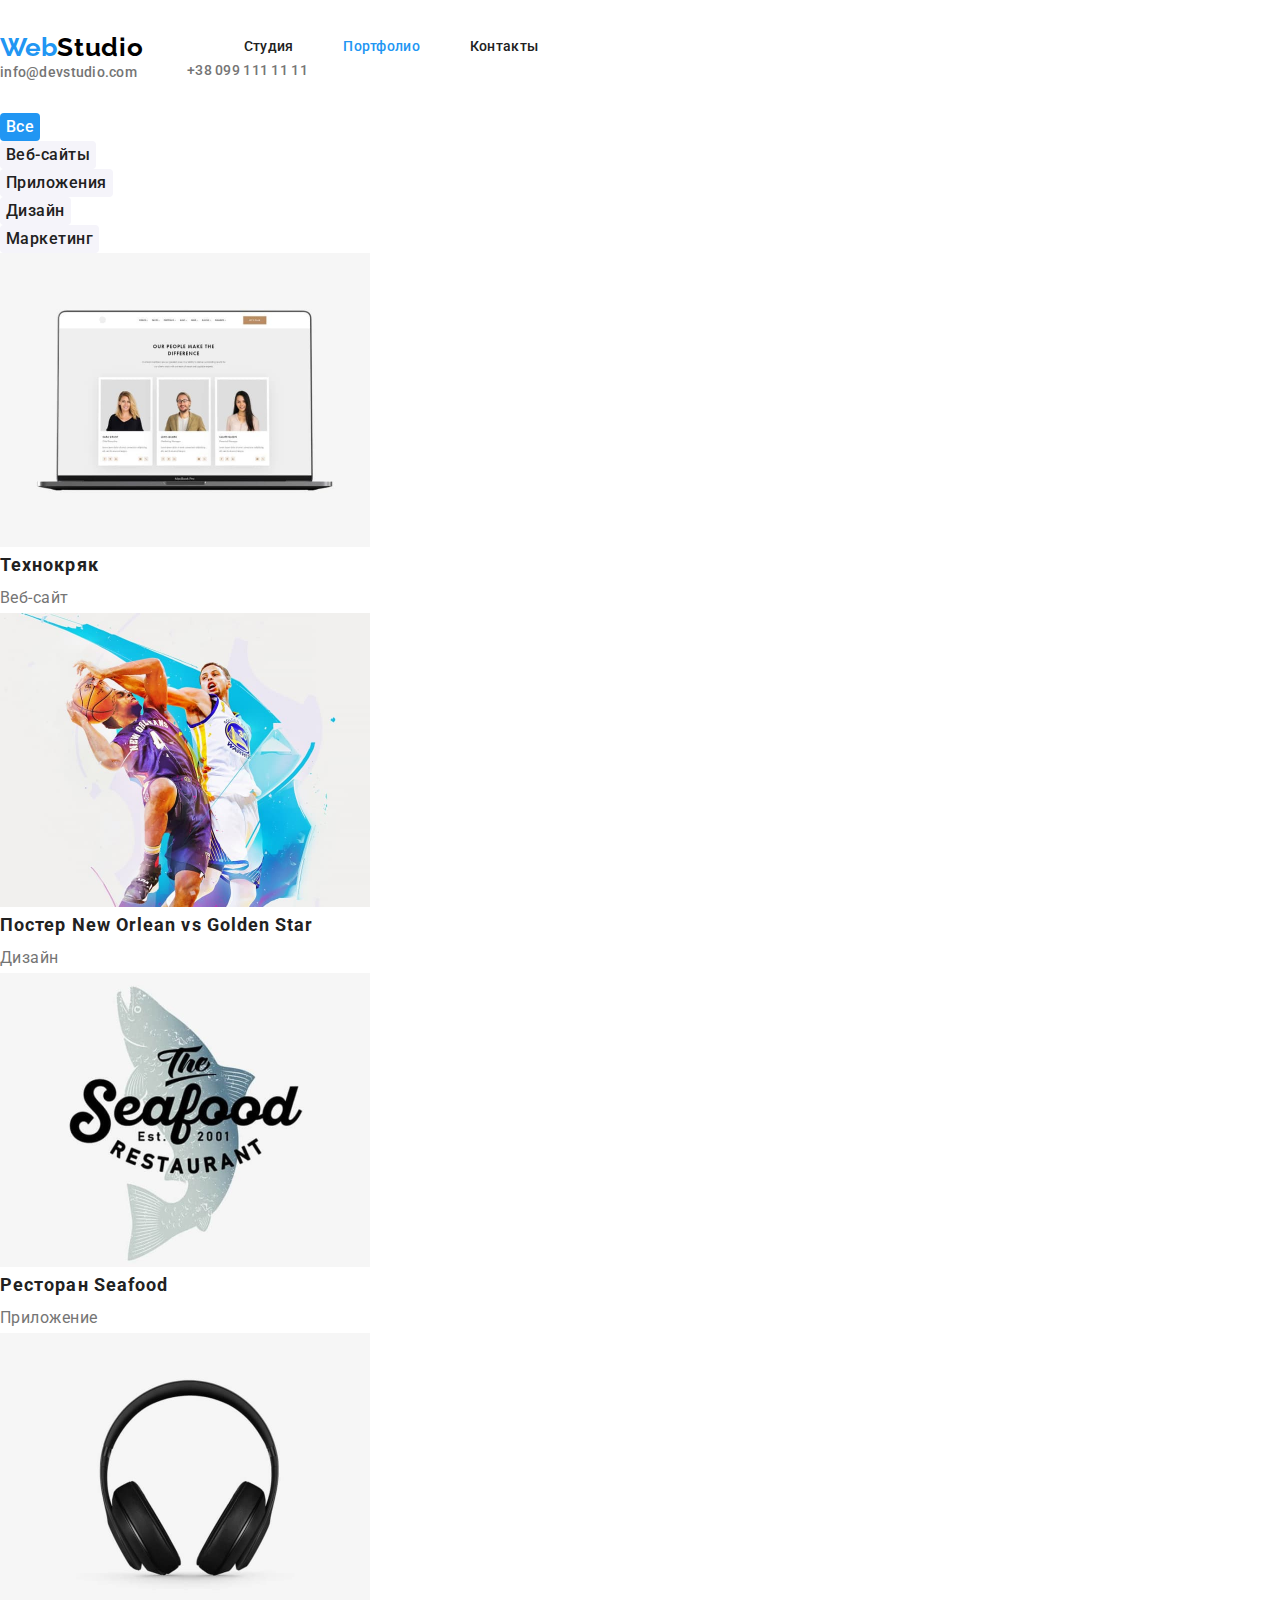
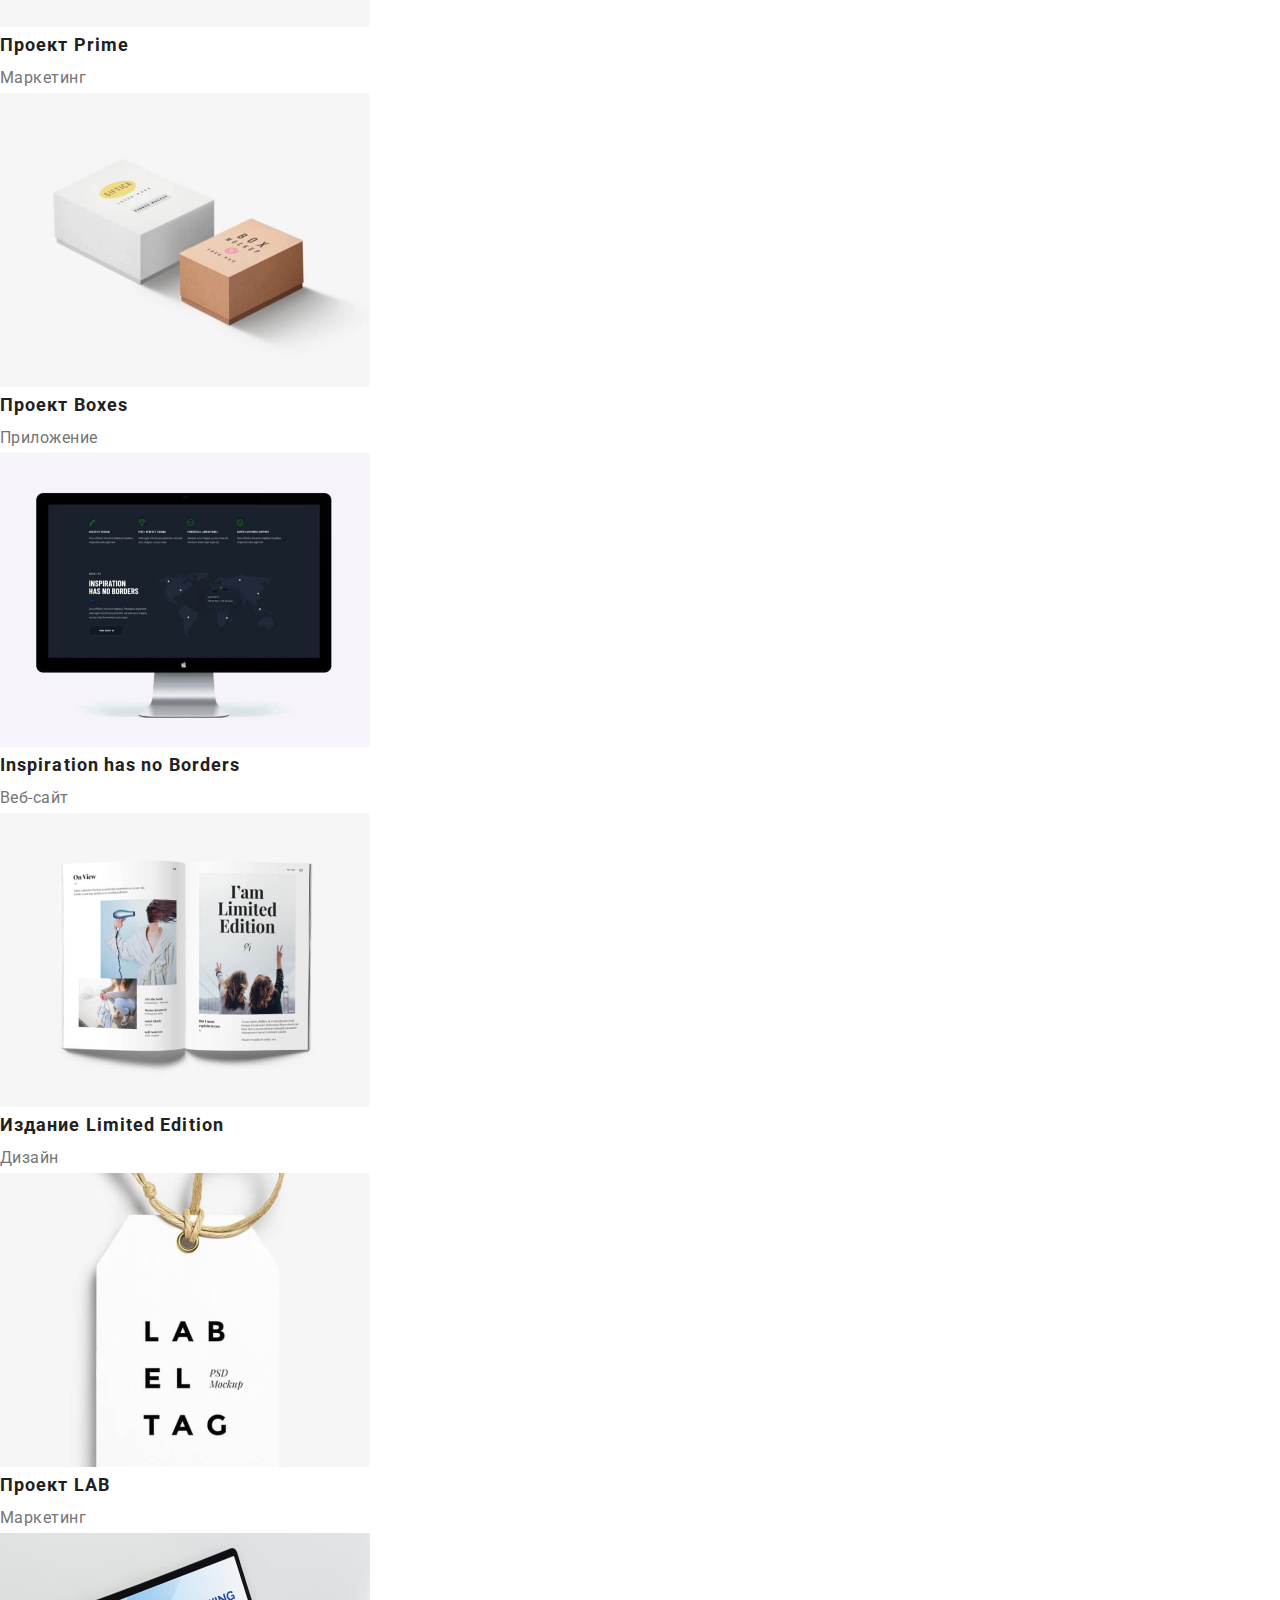
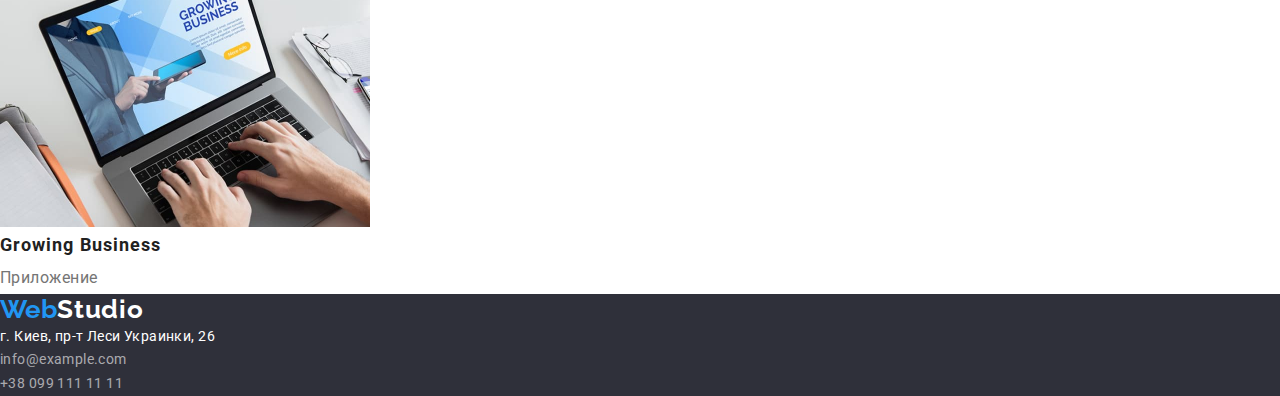
==== portfolio.html @ 304582fe "ллл" ====
<!DOCTYPE html>
<html lang="en">
<head>
    <meta charset="UTF-8">
    <meta http-equiv="X-UA-Compatible" content="IE=edge">
    <meta name="viewport" content="width=device-width, initial-scale=1.0">
    <title>Portfolio</title>
    <link href="https://fonts.googleapis.com/css2?family=Raleway:wght@700&family=Roboto:wght@400;500;700;900&display=swap"
        rel="stylesheet">
        <link rel="stylesheet" href="https://cdnjs.cloudflare.com/ajax/libs/modern-normalize/1.1.0/modern-normalize.min.css">
    <link rel="stylesheet" href="./styles/style.css">
</head>
<body>
    <!---------------- header ------------------>
    
<header class="header">
    <nav class="header-nav">
        <a href="./index.html" class="header-logo-color"> Web<span class="header-logo-black">Studio</span></a>
        <ul class="header-list list">
            <li class="header-item"> <a class="header-link" href="index.html">Студия</a></li>
            <li class="header-item"> <a class="header-link-another" href="./portfolio.html">Портфолио</a></li>
            <li class="header-item"> <a class="header-link" href="./index.html">Контакты</a></li>
        </ul>
    </nav>
    <ul class="header-content list">
        <li><a class="header-mailto" href="mailto:info@devstudio.com">info@devstudio.com</a></li>
        <li><a class="header-tel" href="tel:+38 099 111 11 11">+38 099 111 11 11</a></li>
    </ul>
</header>

        <main>
            <!-------------- -SELECTION-PORTFOLIO-------------->
            
            <section>
                <h1 hidden>Примеры работ</h1>

            <ul class="btn-item list" >
                <li><button type="button" class="btn-list-another">Все</button></li>
                <li><button type="button" class="btn-list">Веб-сайты</button></li>
                <li><button type="button" class="btn-list">Приложения</button></li>
                <li><button type="button" class="btn-list">Дизайн</button></li>
                <li><button type="button" class="btn-list">Маркетинг</button></li>
            </ul>

<!------------------SELECTION-PORTFOLIO---one-------------->


            <ul class=" list">
                <li>
                    <a href="" class="main-link">
                        <img src="./image/image(0).jpg" alt="Список людей" width="370">
                        <h2 class="main-title">Технокряк</h2>
                        <p class="main-text">Веб-сайт</p>
                    </a>
                </li>
                <li>
                    <a href="" class="main-link">
                        <img src="./image/image (1).jpg" alt="Постер New Orlean vs Golden Star" width="370">
                        <h2 class="main-title">Постер <span lang="en">New Orlean vs Golden Star</span></h2>
                        <p class="main-text">Дизайн</p>
                    </a>
                </li>
                <li>
                    <a href="" class="main-link">
                        <img src="./image/image (2).jpg" alt="Пример работы ресторан Seafood" width="370">
                        <h2 class="main-title">Ресторан <span lang="en">Seafood</span></h2>
                        <p class="main-text">Приложение</p>
                    </a>
                </li>
                <li>
                    <a href="" class="main-link">
                        <img src="./image/image (3).jpg" alt="Наушники" width="370">
                        <h2 class="main-title">Проект <span lang="en">Prime</span></h2>
                        <p class="main-text">Маркетинг</p>
                    </a>
                </li>
                <li>
                    <a href="" class="main-link">
                        <img src="./image/image (4).jpg" alt=" Boxes" width="370">
                        <h2 class="main-title">Проект <span lang="en">Boxes</span></h2>
                        <p class="main-text">Приложение</p>
                    </a>
                </li>
                <li>
                    <a href="" class="main-link">
                        <img src="./image/image (5).jpg" alt=" Проект Inspiration has no Borders" width="370">
                        <h2 lang="en" class="main-title">Inspiration has no Borders</h2>
                        <p class="main-text">Веб-сайт</p>
                    </a>
                </li>
                <li>
                    <a href="" class="main-link">
                        <img src="./image/image (6).jpg" alt=" Проект Издание Limited Edition" width="370">
                        <h2 class="main-title">Издание <span lang="en">Limited Edition</span></h2>
                        <p class="main-text">Дизайн</p>
                    </a>
                </li>
                <li>
                    <a href="" class="main-link">
                        <img src="./image/image (7).jpg" alt="Проект LAB" width="370">
                        <h2 class="main-title">Проект <span lang="en">LAB</span></h2>
                        <p class="main-text">Маркетинг</p>
                    </a>
                </li>
                <li>
                    <a href="" class="main-link">
                        <img src="./image/image (8).jpg" alt=" Проект Growing Business" width="370">
                        <h2 lang="en" class="main-title">Growing Business</h2>
                        <p class="main-text">Приложение</p>
                    </a>
                </li>
            </ul>

            </section>
        </main>

    <footer class="footer">
        <a href="./index.html" class="header-logo-color">Web<span class="header-logo-color-white">Studio</span></a>
        <address class="footer-address">
            <ul class="footer-list list">
                <li class="footer-item"><a class="footer-item" href="">г. Киев, пр-т Леси Украинки, 26</a></li>
                <li class="footer-item"><a class="footer-mailto" href="mailto:info@example.com">info@example.com</a>
                </li>
                <li class="footer-item"><a class="footer-tel" href="tel:+38 099 111 11 11">+38 099 111 11 11</a></li>
            </ul>
        </address>
    </footer>
</body>
</html>
---- styles/style.css ----
:root {
    --header-color: #000000;
    --first-title-color: #212121;
    --second-title-color: #757575;
    --first-btn-color: #2196f3;
    --second-btn-color: #ffffff;
    --background-color: #2F303A;
    --background-color-next: #F5F4FA;
}
p, 
h1,
h2,
h3,
h4,
h5,
h6,
ul {
    margin: 0;
    padding: 0;
}

body {
    margin: 0;
    font-family: "Roboto", sans-serif;
}

a {
    text-decoration: none;
}
img {
    display: block;
}
.list {
    list-style: none;
}
.container {
    width: 1200px;
    padding-left: 15px;
    padding-right: 15px;
    margin: 0 auto;
    
}
/* --------------HEADER------------ */

.header {
    padding-top: 32px;
    padding-bottom: 32px;
}
.header-logo-black {
    font-family: 'Raleway';
    font-style: normal;
    font-weight: 700;
    font-size: 26px;
    line-height: 1.19;
    letter-spacing: 0.03em;
    color: var(--header-color);
}
.header-logo-color-white {
font-family: 'Raleway';
font-style: normal;
font-weight: 700;
font-size: 26px;
line-height: 1.19;
letter-spacing: 0.03em;
color: var(--second-btn-color);
}


.header-logo-color {
    font-family: "Raleway";
    font-style: normal;
    font-weight: 700;
    font-size: 26px;
    line-height: 1.19;
    color: var(--first-btn-color)
}

.header-link {
    font-weight: 500;
    font-size: 14px;
    line-height: 1.14;
    letter-spacing: 0.02em;
    color: var(--first-title-color);
}

.header-item {
    display: flex;
    margin-left: 93px;
}
.header-list, .header-item, .header-tel,
.header-mailto .header-item {
    display: flex;
    margin-left: 50px;
}
.header-nav {
    display: flex;
    align-items: center;
}
.header-link-another {
    font-weight: 500;
    font-size: 14px;
    line-height: 1.14;
    letter-spacing: 0.02em;
    color: var(--first-btn-color);
}




.header-link:hover,
.header-link:focus,
.header-logo-black:hover,
.header-logo-black:focus,
.header-logo-color-white:hover,
.header-logo-color-white:focus
 {
    color: var(--first-btn-color);
}

.header-tel,
.header-mailto {
 
   
    
    font-weight: 500;
    font-size: 14px;
    line-height: 1.14;
    letter-spacing: 0.02em;
    color: var(--second-title-color);
    
}
.header-content,
.header-contacts {
display: flex;
margin-left: auto;

}






 







.header-mailto:hover,
.header-tel:hover,
.header-mailto:focus,
.header-tel:focus, 
.header-logo-black:hover, 
.header-logo-black:focus

{
    color: var(--first-btn-color);
}

/* ------------------SELECTION-ONE------------ */

.selection-title {
width: 696px;
margin: 0 auto 30px;


    font-weight: 900;
    font-size: 44px;
    line-height: 1.36;
    text-align: center;
    letter-spacing: 0.06em;
    text-transform: uppercase;
    color: var(--second-btn-color);

}

.selection-btn {
font-family: inherit;
font-weight: 700;
font-size: 16px;
line-height: 1.9;
text-align: center;
letter-spacing: 0.06em;

cursor: pointer;
border: none;
border-radius: 4px;

padding: 10px 32px;
min-width: 200px;
display: block;
margin: 0 auto;

    color: var(--second-btn-color);
    background-color: var(--first-btn-color);
    
}

.btn-list
{
    color: var(--first-title-color);
background-color: #F5F4FA;
}
.selection-one {
padding-top: 200px;
padding-bottom: 280px;
    background-color: var(--background-color)
}

/* ------------------SELECTION-TWO------------ */

.hero-title {
    font-weight: 700;
    font-size: 14px;
    line-height: 1.14;
    letter-spacing: 0.03em;
    text-transform: uppercase;
    color: var(--first-title-color);
}



.hero-text {
    
    font-size: 14px;
    line-height: 1.71;
    letter-spacing: 0.03em;
    color: var(--second-title-color);
}

/* ------------------SELECTION-THREE------------ */

.headline {
    font-weight: 700;
    font-size: 36px;
    line-height: 1.16;
    text-align: center;
    
    letter-spacing: 0.03em;
    color: var(--first-title-color);
}

/* ------------------SELECTION-FOUR------------ */
.headline-one
{
    background-color: var(--background-color-next);
}

.subtitle-icon {
    width: 270px;
    background-color: var(--second-btn-color);
}
.subtitle {
    font-weight: 500;
    font-size: 16px;
    line-height: 1.18;
    letter-spacing: 0.03em;
    color: var(--first-title-color);
    text-align: center;
}

.subtitle-text {
    font-size: 16px;
    line-height: 1.18;
    letter-spacing: 0.03em;
    color: var(--second-title-color);
    text-align: center;
    
}


/* ------------------FOOTER------------ */

.footer {

    background-color: var(--background-color)
}

.footer-item {
    font-style: normal;
    font-size: 14px;
    line-height: 1.71;
    letter-spacing: 0.03em;
    color: var(--second-btn-color);
}

.footer-mailto {
    font-style: normal;
    font-size: 14px;
    line-height: 1.71;
    letter-spacing: 0.03em;
    color: rgba(255, 255, 255, 0.6);
}

.footer-tel {
    font-style: normal;
    font-size: 14px;
    line-height: 1.71;
    letter-spacing: 0.03em;
    color: rgba(255, 255, 255, 0.6);
}


.footer-mailto:hover,
.footer-mailto:focus,
.footer-tel:hover,
.footer-tel:focus {
    color: var(--first-btn-color);
}

/* ------------------SELECTION-PORTFOLIO------------ */

.btn-list-another {
    font-family: inherit;
    font-style: normal;
    font-weight: 500;
    font-size: 16px;
    line-height: 1.62;
    text-align: center;
    letter-spacing: 0.03em;
    cursor: pointer;
    border: none;
    border-radius: 4px;
    background-color: var(--first-btn-color);
    color: var(--second-btn-color);
}


.btn-list {
    font-family: inherit;
    font-style: normal;
    font-weight: 500;
    font-size: 16px;
    line-height: 1.62;
    text-align: center;
    letter-spacing: 0.03em;
    cursor: pointer;
    border: none;
    border-radius: 4px;
    color: var(--first-title-color);
}
.btn-list:hover,
.btn-list:focus {
    background-color: var(--first-btn-color);
    color: var(--second-btn-color);
}

/* ------------------SELECTION-PORTFOLIO---one------------ */

.main-title {
    font-weight: 700;
    font-size: 18px;
    line-height: 2;
    letter-spacing: 0.06em;
    color: var(--first-title-color);
}

.main-text {
    font-size: 16px;
    line-height: 1.88;
    letter-spacing: 0.03em;
    color: var(--second-title-color);
}
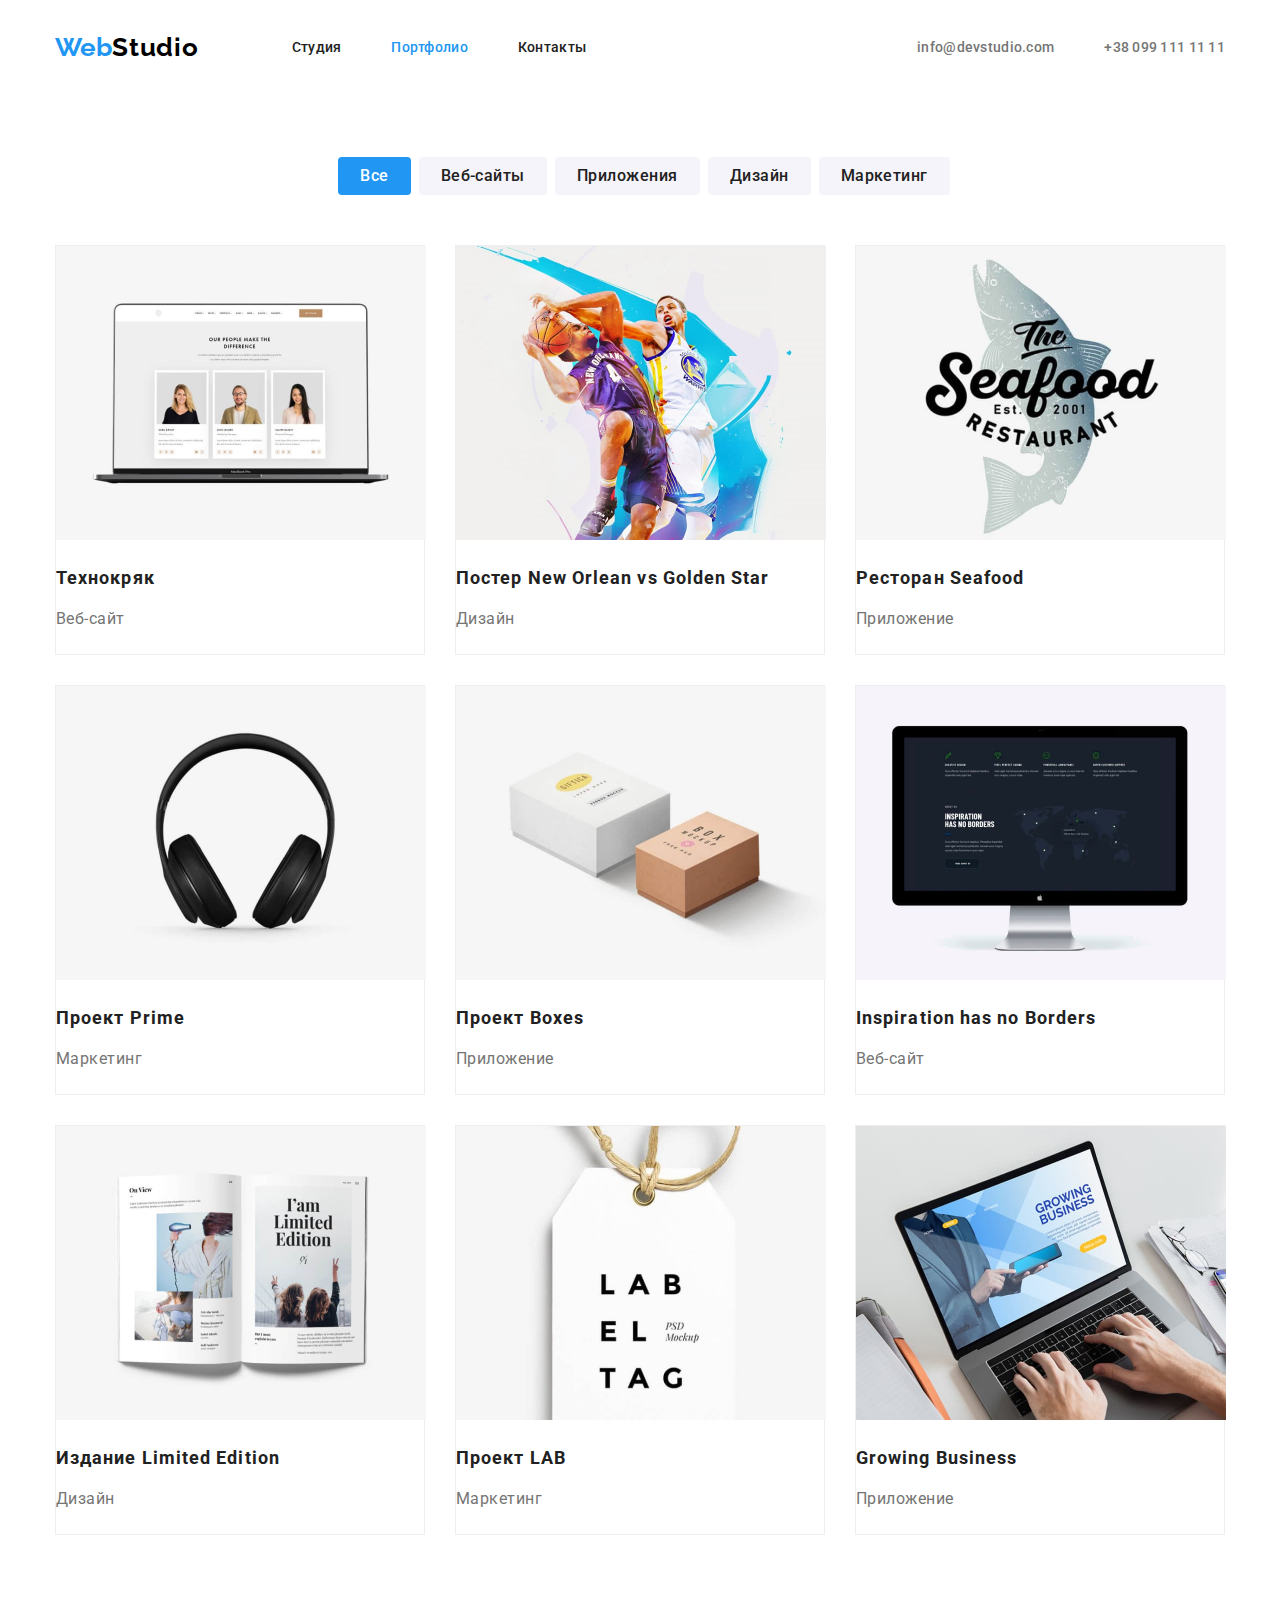
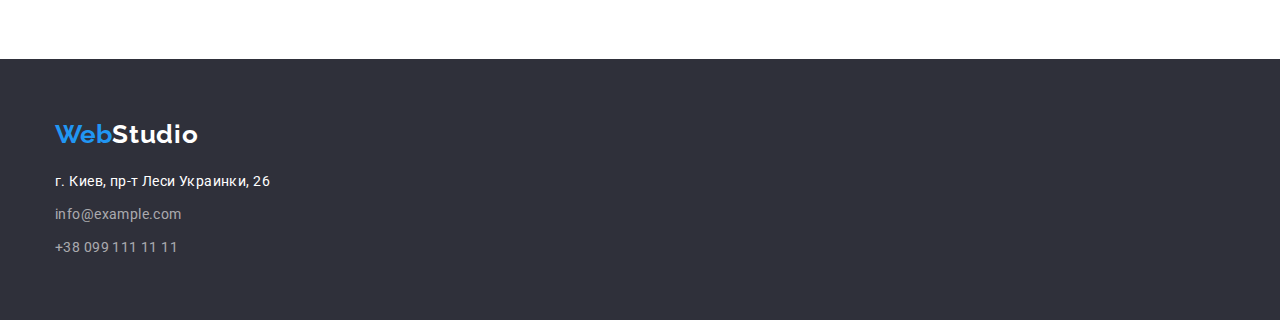
==== commit 61805677: "start" ====
--- a/portfolio.html
+++ b/portfolio.html
@@ -14,116 +14,135 @@
     <!---------------- header ------------------>
     
 <header class="header">
-    <nav class="header-nav">
-        <a href="./index.html" class="header-logo-color"> Web<span class="header-logo-black">Studio</span></a>
-        <ul class="header-list list">
-            <li class="header-item"> <a class="header-link" href="index.html">Студия</a></li>
-            <li class="header-item"> <a class="header-link-another" href="./portfolio.html">Портфолио</a></li>
-            <li class="header-item"> <a class="header-link" href="./index.html">Контакты</a></li>
-        </ul>
-    </nav>
-    <ul class="header-content list">
-        <li><a class="header-mailto" href="mailto:info@devstudio.com">info@devstudio.com</a></li>
-        <li><a class="header-tel" href="tel:+38 099 111 11 11">+38 099 111 11 11</a></li>
-    </ul>
+    <div class="container container-header">
+
+        <nav class="header-nav">
+            <a href="./index.html" class="header-logo-color"> Web<span class="header-logo-black">Studio</span></a>
+            <ul class="header-list list">
+
+                <li class="header-item"> <a class="header-link" href="index.html">Студия</a></li>
+                <li class="header-item"> <a class="header-link-another" href="./portfolio.html">Портфолио</a></li>
+                <li class="header-item"> <a class="header-link" href="./index.html">Контакты</a></li>
+            </ul>
+        </nav>
+        <div class="header-contacts">
+            <ul class="header-content list">
+                <li><a class="header-mailto" href="mailto:info@devstudio.com">info@devstudio.com</a></li>
+                <li><a class="header-tel" href="tel:+38 099 111 11 11">+38 099 111 11 11</a></li>
+            </ul>
+        </div>
+
+
+    </div>
 </header>
+
 
         <main>
             <!-------------- -SELECTION-PORTFOLIO-------------->
             
-            <section>
-                <h1 hidden>Примеры работ</h1>
+            <section class="section-portfolio">
+                <div class="container">
+                    <h1 hidden>Примеры работ</h1>
+                    
+                    <ul class="btn-item list">
+                        <li class="btn-items"><button type="button" class="btn-list-another">Все</button></li>
+                        <li class="btn-items"><button type="button" class="btn-list">Веб-сайты</button></li>
+                        <li class="btn-items"><button type="button" class="btn-list">Приложения</button></li>
+                        <li class="btn-items"><button type="button" class="btn-list">Дизайн</button></li>
+                        <li class="btn-items"><button type="button" class="btn-list">Маркетинг</button></li>
+                    </ul>
+                    <ul class=" main-style list">
+                        
+                        <li class="main-heading">
+        
+                            <a href="" class="main-link">
+                                <img  src="./image/image(0).jpg" alt="Список людей" width="370">
+                                <h2 class="main-title">Технокряк</h2>
+                                <p class="main-text">Веб-сайт</p>
+                            </a>
+                        </li>
+                        <li class="main-heading">
+                            <a href="" class="main-link">
+                                <img src="./image/image (1).jpg" alt="Постер New Orlean vs Golden Star" width="370">
+                                <h2 class="main-title">Постер <span lang="en">New Orlean vs Golden Star</span></h2>
+                                <p class="main-text">Дизайн</p>
+                            </a>
+                        </li>
+                        <li class="main-heading">
+                            <a href="" class="main-link">
+                                <img src="./image/image (2).jpg" alt="Пример работы ресторан Seafood" width="370">
+                                <h2 class="main-title">Ресторан <span lang="en">Seafood</span></h2>
+                                <p class="main-text">Приложение</p>
+                            </a>
+                        </li>
+                        <li class="main-heading">
+                            <a href="" class="main-link">
+                                <img src="./image/image (3).jpg" alt="Наушники" width="370">
+                                <h2 class="main-title">Проект <span lang="en">Prime</span></h2>
+                                <p class="main-text">Маркетинг</p>
+                            </a>
+                        </li>
+                        <li class="main-heading">
+                            <a href="" class="main-link">
+                                <img src="./image/image (4).jpg" alt=" Boxes" width="370">
+                                <h2 class="main-title">Проект <span lang="en">Boxes</span></h2>
+                                <p class="main-text">Приложение</p>
+                            </a>
+                        </li>
+                        <li class="main-heading">
+                            <a href="" class="main-link">
+                                <img src="./image/image (5).jpg" alt=" Проект Inspiration has no Borders" width="370">
+                                <h2 lang="en" class="main-title">Inspiration has no Borders</h2>
+                                <p class="main-text">Веб-сайт</p>
+                            </a>
+                        </li>
+                        <li class="main-heading">
+                            <a href="" class="main-link">
+                                <img src="./image/image (6).jpg" alt=" Проект Издание Limited Edition" width="370">
+                                <h2 class="main-title">Издание <span lang="en">Limited Edition</span></h2>
+                                <p class="main-text">Дизайн</p>
+                            </a>
+                        </li>
+                        <li class="main-heading">
+                            <a href="" class="main-link">
+                                <img src="./image/image (7).jpg" alt="Проект LAB" width="370">
+                                <h2 class="main-title">Проект <span lang="en">LAB</span></h2>
+                                <p class="main-text">Маркетинг</p>
+                            </a>
+                        </li>
+                        <li class="main-heading">
+                            <a href="" class="main-link">
+                                <img src="./image/image (8).jpg" alt=" Проект Growing Business" width="370">
+                                <h2 lang="en" class="main-title">Growing Business</h2>
+                                <p class="main-text">Приложение</p>
+                            </a>
+                        </li>
+                    </ul>
 
-            <ul class="btn-item list" >
-                <li><button type="button" class="btn-list-another">Все</button></li>
-                <li><button type="button" class="btn-list">Веб-сайты</button></li>
-                <li><button type="button" class="btn-list">Приложения</button></li>
-                <li><button type="button" class="btn-list">Дизайн</button></li>
-                <li><button type="button" class="btn-list">Маркетинг</button></li>
-            </ul>
+                </div>
+               
 
 <!------------------SELECTION-PORTFOLIO---one-------------->
 
 
-            <ul class=" list">
-                <li>
-                    <a href="" class="main-link">
-                        <img src="./image/image(0).jpg" alt="Список людей" width="370">
-                        <h2 class="main-title">Технокряк</h2>
-                        <p class="main-text">Веб-сайт</p>
-                    </a>
-                </li>
-                <li>
-                    <a href="" class="main-link">
-                        <img src="./image/image (1).jpg" alt="Постер New Orlean vs Golden Star" width="370">
-                        <h2 class="main-title">Постер <span lang="en">New Orlean vs Golden Star</span></h2>
-                        <p class="main-text">Дизайн</p>
-                    </a>
-                </li>
-                <li>
-                    <a href="" class="main-link">
-                        <img src="./image/image (2).jpg" alt="Пример работы ресторан Seafood" width="370">
-                        <h2 class="main-title">Ресторан <span lang="en">Seafood</span></h2>
-                        <p class="main-text">Приложение</p>
-                    </a>
-                </li>
-                <li>
-                    <a href="" class="main-link">
-                        <img src="./image/image (3).jpg" alt="Наушники" width="370">
-                        <h2 class="main-title">Проект <span lang="en">Prime</span></h2>
-                        <p class="main-text">Маркетинг</p>
-                    </a>
-                </li>
-                <li>
-                    <a href="" class="main-link">
-                        <img src="./image/image (4).jpg" alt=" Boxes" width="370">
-                        <h2 class="main-title">Проект <span lang="en">Boxes</span></h2>
-                        <p class="main-text">Приложение</p>
-                    </a>
-                </li>
-                <li>
-                    <a href="" class="main-link">
-                        <img src="./image/image (5).jpg" alt=" Проект Inspiration has no Borders" width="370">
-                        <h2 lang="en" class="main-title">Inspiration has no Borders</h2>
-                        <p class="main-text">Веб-сайт</p>
-                    </a>
-                </li>
-                <li>
-                    <a href="" class="main-link">
-                        <img src="./image/image (6).jpg" alt=" Проект Издание Limited Edition" width="370">
-                        <h2 class="main-title">Издание <span lang="en">Limited Edition</span></h2>
-                        <p class="main-text">Дизайн</p>
-                    </a>
-                </li>
-                <li>
-                    <a href="" class="main-link">
-                        <img src="./image/image (7).jpg" alt="Проект LAB" width="370">
-                        <h2 class="main-title">Проект <span lang="en">LAB</span></h2>
-                        <p class="main-text">Маркетинг</p>
-                    </a>
-                </li>
-                <li>
-                    <a href="" class="main-link">
-                        <img src="./image/image (8).jpg" alt=" Проект Growing Business" width="370">
-                        <h2 lang="en" class="main-title">Growing Business</h2>
-                        <p class="main-text">Приложение</p>
-                    </a>
-                </li>
-            </ul>
-
+            
             </section>
         </main>
 
-    <footer class="footer">
+<footer class="footer">
+    <div class="container">
         <a href="./index.html" class="header-logo-color">Web<span class="header-logo-color-white">Studio</span></a>
         <address class="footer-address">
             <ul class="footer-list list">
-                <li class="footer-item"><a class="footer-item" href="">г. Киев, пр-т Леси Украинки, 26</a></li>
+                <li class="footer-items"><a class="footer-item" href="">г. Киев, пр-т Леси Украинки, 26</a></li>
                 <li class="footer-item"><a class="footer-mailto" href="mailto:info@example.com">info@example.com</a>
                 </li>
                 <li class="footer-item"><a class="footer-tel" href="tel:+38 099 111 11 11">+38 099 111 11 11</a></li>
             </ul>
         </address>
-    </footer>
+    </div>
+
+</footer>
+</body>
 </body>
 </html>
--- a/styles/style.css
+++ b/styles/style.css
@@ -39,12 +39,14 @@
     padding-right: 15px;
     margin: 0 auto;
     
+   
+    
 }
 /* --------------HEADER------------ */
 
 .header {
-    padding-top: 32px;
-    padding-bottom: 32px;
+    margin-top:32px ;
+    margin-bottom: 32px;
 }
 .header-logo-black {
     font-family: 'Raleway';
@@ -70,9 +72,11 @@
     font-family: "Raleway";
     font-style: normal;
     font-weight: 700;
+    margin-right: 93px;
     font-size: 26px;
     line-height: 1.19;
     color: var(--first-btn-color)
+    
 }
 
 .header-link {
@@ -83,19 +87,6 @@
     color: var(--first-title-color);
 }
 
-.header-item {
-    display: flex;
-    margin-left: 93px;
-}
-.header-list, .header-item, .header-tel,
-.header-mailto .header-item {
-    display: flex;
-    margin-left: 50px;
-}
-.header-nav {
-    display: flex;
-    align-items: center;
-}
 .header-link-another {
     font-weight: 500;
     font-size: 14px;
@@ -104,8 +95,23 @@
     color: var(--first-btn-color);
 }
 
-
-
+.header-content, .header-list {
+    display: flex;
+}
+ .container-header, .header-nav {
+    display: flex;
+    align-items: center;
+    
+}
+.header-contacts {
+    margin-left: auto;
+}
+.header-mailto {
+    margin-right: 50px;
+}
+.header-item {
+    margin-right: 50px;
+}
 
 .header-link:hover,
 .header-link:focus,
@@ -119,8 +125,6 @@
 
 .header-tel,
 .header-mailto {
- 
-   
     
     font-weight: 500;
     font-size: 14px;
@@ -129,12 +133,8 @@
     color: var(--second-title-color);
     
 }
-.header-content,
-.header-contacts {
-display: flex;
-margin-left: auto;
-
-}
+
+
 
 
 
@@ -163,9 +163,8 @@
 /* ------------------SELECTION-ONE------------ */
 
 .selection-title {
-width: 696px;
-margin: 0 auto 30px;
-
+    width: 696px;
+    margin: 0 auto 30px;
 
     font-weight: 900;
     font-size: 44px;
@@ -194,25 +193,31 @@
 display: block;
 margin: 0 auto;
 
-    color: var(--second-btn-color);
-    background-color: var(--first-btn-color);
+color: var(--second-btn-color);
+background-color: var(--first-btn-color);
     
 }
 
 .btn-list
 {
-    color: var(--first-title-color);
+    
+color: var(--first-title-color);
 background-color: #F5F4FA;
 }
 .selection-one {
+
 padding-top: 200px;
 padding-bottom: 280px;
-    background-color: var(--background-color)
+background-color: var(--background-color)
 }
 
 /* ------------------SELECTION-TWO------------ */
 
 .hero-title {
+    
+ margin-top: 0px;
+   margin-bottom: 10px;
+
     font-weight: 700;
     font-size: 14px;
     line-height: 1.14;
@@ -221,19 +226,53 @@
     color: var(--first-title-color);
 }
 
-
-
 .hero-text {
-    
+  
+    font-weight: 400;
     font-size: 14px;
     line-height: 1.71;
     letter-spacing: 0.03em;
     color: var(--second-title-color);
 }
+.hero-item {
+
+    width: 270px;
+    
+}
+.selection-two {
+   
+   margin-top: 94px;
+   margin-bottom: 94px;
+   
+}
+.hero-list {
+    
+    display: flex; 
+}
+.hero-item:not(:last-child) {
+margin-right: 30px;
+}
+
+
+
+
+
+
 
 /* ------------------SELECTION-THREE------------ */
 
+
+
+
+.selection-three {
+    margin-top: 94px;
+    margin-bottom: 94px;
+}
+
 .headline {
+    
+    margin-top: 0px;
+    margin-bottom: 50px;
     font-weight: 700;
     font-size: 36px;
     line-height: 1.16;
@@ -243,17 +282,73 @@
     color: var(--first-title-color);
 }
 
+
+.list-photo:not(:last-child) {
+    
+    margin-right: 30px;
+}
+.photo {
+    
+    display: flex;
+}
+
+
+
+
+
+
+
+
+
+
+
 /* ------------------SELECTION-FOUR------------ */
+
+.headline-four {
+    
+    padding-top: 94px;
+    padding-bottom: 50px;
+
+    font-weight: 700;
+    font-size: 36px;
+    line-height: 1.16;
+    text-align: center;
+    
+    letter-spacing: 0.03em;
+    color: var(--first-title-color);
+}
+
+.subtitle-list {
+    margin-bottom: 94px;
+     display: flex; 
+}
+.subtitle-icon:not(:last-child) {
+    margin-right: 30px;
+    
+}
+
+.div-text {
+    margin-top: 30px;
+    margin-bottom: 30px;
+    
+}
 .headline-one
 {
+     
     background-color: var(--background-color-next);
 }
 
 .subtitle-icon {
+    box-shadow: 0px 1px 3px rgba(0, 0, 0, 0.12),
+    0px 1px 1px rgba(0, 0, 0, 0.14),
+    0px 2px 1px rgba(0, 0, 0, 0.2);
+    border-radius: 0px 0px 4px 4px;
     width: 270px;
     background-color: var(--second-btn-color);
 }
 .subtitle {
+    margin-top: 0px;
+    margin-bottom: 10px;
     font-weight: 500;
     font-size: 16px;
     line-height: 1.18;
@@ -272,22 +367,44 @@
 }
 
 
+
+
+
+
+
+
+
+
+
+
+
 /* ------------------FOOTER------------ */
 
 .footer {
-
+padding-top: 60px;
+padding-bottom: 60px;
     background-color: var(--background-color)
 }
 
-.footer-item {
+
+.footer-items, .footer-item:not(:last-child)
+{margin-bottom: 9px;
+
+}
+
+.footer-item  {
+    
     font-style: normal;
     font-size: 14px;
     line-height: 1.71;
     letter-spacing: 0.03em;
     color: var(--second-btn-color);
 }
-
+.footer-items {
+    padding-top: 20px;
+}
 .footer-mailto {
+    
     font-style: normal;
     font-size: 14px;
     line-height: 1.71;
@@ -324,6 +441,7 @@
     cursor: pointer;
     border: none;
     border-radius: 4px;
+    padding: 6px 22px;
     background-color: var(--first-btn-color);
     color: var(--second-btn-color);
 }
@@ -340,6 +458,7 @@
     cursor: pointer;
     border: none;
     border-radius: 4px;
+    padding: 6px 22px;
     color: var(--first-title-color);
 }
 .btn-list:hover,
@@ -348,9 +467,44 @@
     color: var(--second-btn-color);
 }
 
+
+.btn-item, .btn-items + .btn-items {
+    margin-left: 8px;
+}
+
+
+.btn-item {
+    
+    margin-top: 0;
+    margin-bottom: 50px;
+    display: flex;
+    justify-content: center;
+   
+}
+.main-style {
+justify-content: space-between;
+    display: flex;
+    flex-wrap: wrap;
+
+   
+}
+.main-heading{
+     margin-bottom: 30px;
+width: 370px;
+border: 1px solid #EEEEEE;
+
+}
+
 /* ------------------SELECTION-PORTFOLIO---one------------ */
+.section-portfolio {
+    margin-top: 94px;
+    margin-bottom: 94px;
+
+}
 
 .main-title {
+    padding-top: 20px;
+    padding-bottom: 8px;
     font-weight: 700;
     font-size: 18px;
     line-height: 2;
@@ -359,6 +513,7 @@
 }
 
 .main-text {
+    padding-bottom: 20px;
     font-size: 16px;
     line-height: 1.88;
     letter-spacing: 0.03em;
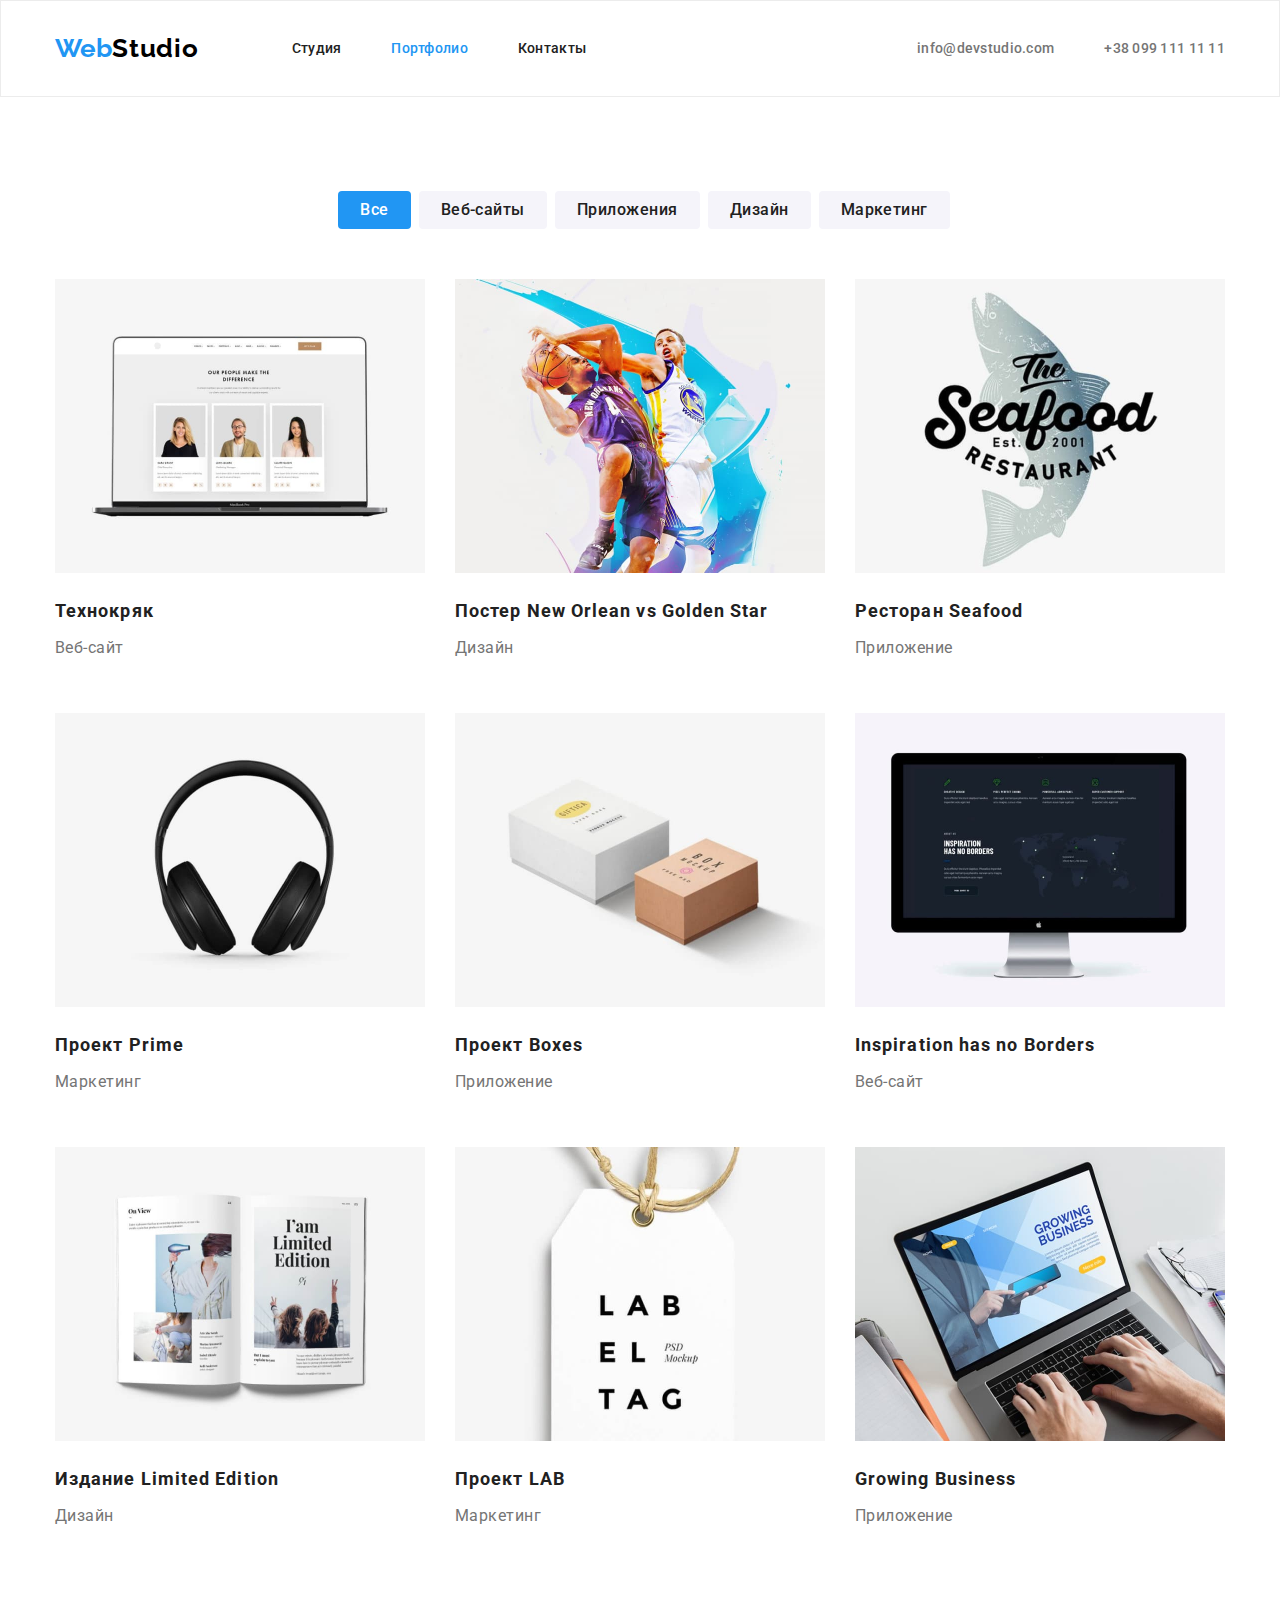
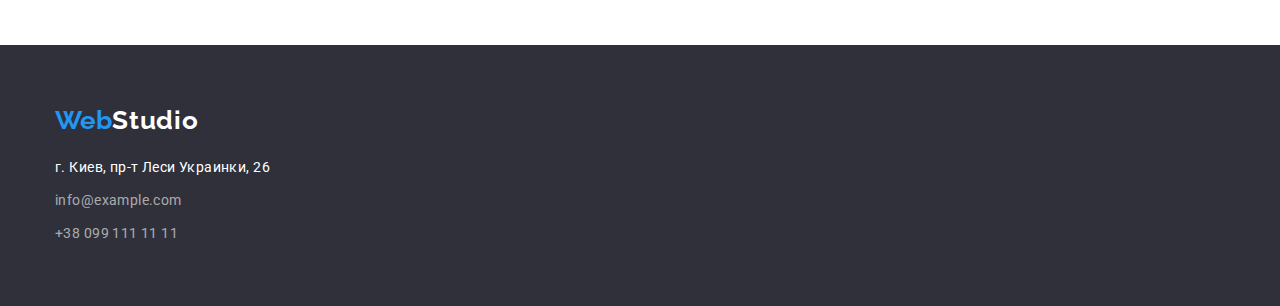
==== commit 2a1e4c10: "ss" ====
--- a/portfolio.html
+++ b/portfolio.html
@@ -57,64 +57,91 @@
         
                             <a href="" class="main-link">
                                 <img  src="./image/image(0).jpg" alt="Список людей" width="370">
-                                <h2 class="main-title">Технокряк</h2>
-                                <p class="main-text">Веб-сайт</p>
+                                <div class="div-link">
+                                    <h2 class="main-title">Технокряк</h2>
+                                    <p class="main-text">Веб-сайт</p>
+                                </div>
+                                
                             </a>
                         </li>
                         <li class="main-heading">
                             <a href="" class="main-link">
                                 <img src="./image/image (1).jpg" alt="Постер New Orlean vs Golden Star" width="370">
-                                <h2 class="main-title">Постер <span lang="en">New Orlean vs Golden Star</span></h2>
-                                <p class="main-text">Дизайн</p>
+                                <div class="div-link">
+                                    <h2 class="main-title">Постер <span lang="en">New Orlean vs Golden Star</span></h2>
+                                    <p class="main-text">Дизайн</p>
+                                </div>
+                                
                             </a>
                         </li>
                         <li class="main-heading">
                             <a href="" class="main-link">
                                 <img src="./image/image (2).jpg" alt="Пример работы ресторан Seafood" width="370">
-                                <h2 class="main-title">Ресторан <span lang="en">Seafood</span></h2>
-                                <p class="main-text">Приложение</p>
+                                <div class="div-link">
+                                    <h2 class="main-title">Ресторан <span lang="en">Seafood</span></h2>
+                                    <p class="main-text">Приложение</p>
+                                </div>
+                                
                             </a>
                         </li>
                         <li class="main-heading">
                             <a href="" class="main-link">
                                 <img src="./image/image (3).jpg" alt="Наушники" width="370">
-                                <h2 class="main-title">Проект <span lang="en">Prime</span></h2>
-                                <p class="main-text">Маркетинг</p>
+                                <div class="div-link">
+                                    <h2 class="main-title">Проект <span lang="en">Prime</span></h2>
+                                    <p class="main-text">Маркетинг</p>
+                                </div>
+                                
                             </a>
                         </li>
                         <li class="main-heading">
                             <a href="" class="main-link">
                                 <img src="./image/image (4).jpg" alt=" Boxes" width="370">
-                                <h2 class="main-title">Проект <span lang="en">Boxes</span></h2>
-                                <p class="main-text">Приложение</p>
+                                <div class="div-link">
+                                    <h2 class="main-title">Проект <span lang="en">Boxes</span></h2>
+                                    <p class="main-text">Приложение</p>
+                                </div>
+                                
                             </a>
                         </li>
                         <li class="main-heading">
                             <a href="" class="main-link">
                                 <img src="./image/image (5).jpg" alt=" Проект Inspiration has no Borders" width="370">
-                                <h2 lang="en" class="main-title">Inspiration has no Borders</h2>
-                                <p class="main-text">Веб-сайт</p>
+                                <div class="div-link">
+                                    <h2 lang="en" class="main-title">Inspiration has no Borders</h2>
+                                    <p class="main-text">Веб-сайт</p>
+                                </div>
+                               
                             </a>
                         </li>
                         <li class="main-heading">
                             <a href="" class="main-link">
                                 <img src="./image/image (6).jpg" alt=" Проект Издание Limited Edition" width="370">
-                                <h2 class="main-title">Издание <span lang="en">Limited Edition</span></h2>
-                                <p class="main-text">Дизайн</p>
+                                <div class="div-link">
+                                    <h2 class="main-title">Издание <span lang="en">Limited Edition</span></h2>
+                                    <p class="main-text">Дизайн</p>
+                                </div>
+                                
                             </a>
                         </li>
                         <li class="main-heading">
                             <a href="" class="main-link">
                                 <img src="./image/image (7).jpg" alt="Проект LAB" width="370">
-                                <h2 class="main-title">Проект <span lang="en">LAB</span></h2>
-                                <p class="main-text">Маркетинг</p>
+                                <div class="div-link">
+                                    <h2 class="main-title">Проект <span lang="en">LAB</span></h2>
+                                    <p class="main-text">Маркетинг</p>
+                                </div>
+                                
                             </a>
                         </li>
                         <li class="main-heading">
                             <a href="" class="main-link">
                                 <img src="./image/image (8).jpg" alt=" Проект Growing Business" width="370">
-                                <h2 lang="en" class="main-title">Growing Business</h2>
-                                <p class="main-text">Приложение</p>
+                                <div class="div-link">
+                                    <h2 lang="en" class="main-title">Growing Business</h2>
+                                    <p class="main-text">Приложение</p>
+                                </div>
+                                
                             </a>
                         </li>
                     </ul>
--- a/styles/style.css
+++ b/styles/style.css
@@ -45,8 +45,11 @@
 /* --------------HEADER------------ */
 
 .header {
-    margin-top:32px ;
-    margin-bottom: 32px;
+  
+    
+    border: 1px solid #ECECEC;
+    padding-top:32px ;
+    padding-bottom: 32px;
 }
 .header-logo-black {
     font-family: 'Raleway';
@@ -134,21 +137,6 @@
     
 }
 
-
-
-
-
-
-
-
- 
-
-
-
-
-
-
-
 .header-mailto:hover,
 .header-tel:hover,
 .header-mailto:focus,
@@ -207,7 +195,7 @@
 .selection-one {
 
 padding-top: 200px;
-padding-bottom: 280px;
+padding-bottom: 200px;
 background-color: var(--background-color)
 }
 
@@ -241,8 +229,8 @@
 }
 .selection-two {
    
-   margin-top: 94px;
-   margin-bottom: 94px;
+padding-top: 94px;
+padding-bottom: 94px;
    
 }
 .hero-list {
@@ -265,8 +253,8 @@
 
 
 .selection-three {
-    margin-top: 94px;
-    margin-bottom: 94px;
+    padding-top: 94px;
+    padding-bottom: 94px;
 }
 
 .headline {
@@ -306,8 +294,8 @@
 
 .headline-four {
     
-    padding-top: 94px;
-    padding-bottom: 50px;
+    
+    margin-bottom: 50px;
 
     font-weight: 700;
     font-size: 36px;
@@ -319,7 +307,7 @@
 }
 
 .subtitle-list {
-    margin-bottom: 94px;
+    padding-bottom: 94px;
      display: flex; 
 }
 .subtitle-icon:not(:last-child) {
@@ -334,7 +322,7 @@
 }
 .headline-one
 {
-     
+    padding-top: 94px;
     background-color: var(--background-color-next);
 }
 
@@ -401,7 +389,7 @@
     color: var(--second-btn-color);
 }
 .footer-items {
-    padding-top: 20px;
+    margin-top: 20px;
 }
 .footer-mailto {
     
@@ -482,29 +470,42 @@
    
 }
 .main-style {
-justify-content: space-between;
+
     display: flex;
     flex-wrap: wrap;
 
    
 }
+ 
+
 .main-heading{
-     margin-bottom: 30px;
+margin-right: 30px;
+margin-bottom: 30px;
 width: 370px;
-border: 1px solid #EEEEEE;
-
-}
+
+
+}
+
+.main-heading:nth-child(3n) {
+    margin-right: 0;
+}
+
+.main-heading:not(:nth-child(-n + 6)){
+    margin-bottom: 0px;
+}
+
 
 /* ------------------SELECTION-PORTFOLIO---one------------ */
 .section-portfolio {
-    margin-top: 94px;
-    margin-bottom: 94px;
+    
+    padding-top: 94px;
+    padding-bottom: 94px;
 
 }
 
 .main-title {
-    padding-top: 20px;
-    padding-bottom: 8px;
+   
+    margin-bottom: 4px;
     font-weight: 700;
     font-size: 18px;
     line-height: 2;
@@ -513,12 +514,16 @@
 }
 
 .main-text {
-    padding-bottom: 20px;
+   
     font-size: 16px;
     line-height: 1.88;
     letter-spacing: 0.03em;
     color: var(--second-title-color);
 }
-
-
-
+.div-link  {
+    padding-top: 20px;
+    padding-bottom: 20px;
+}
+
+
+
